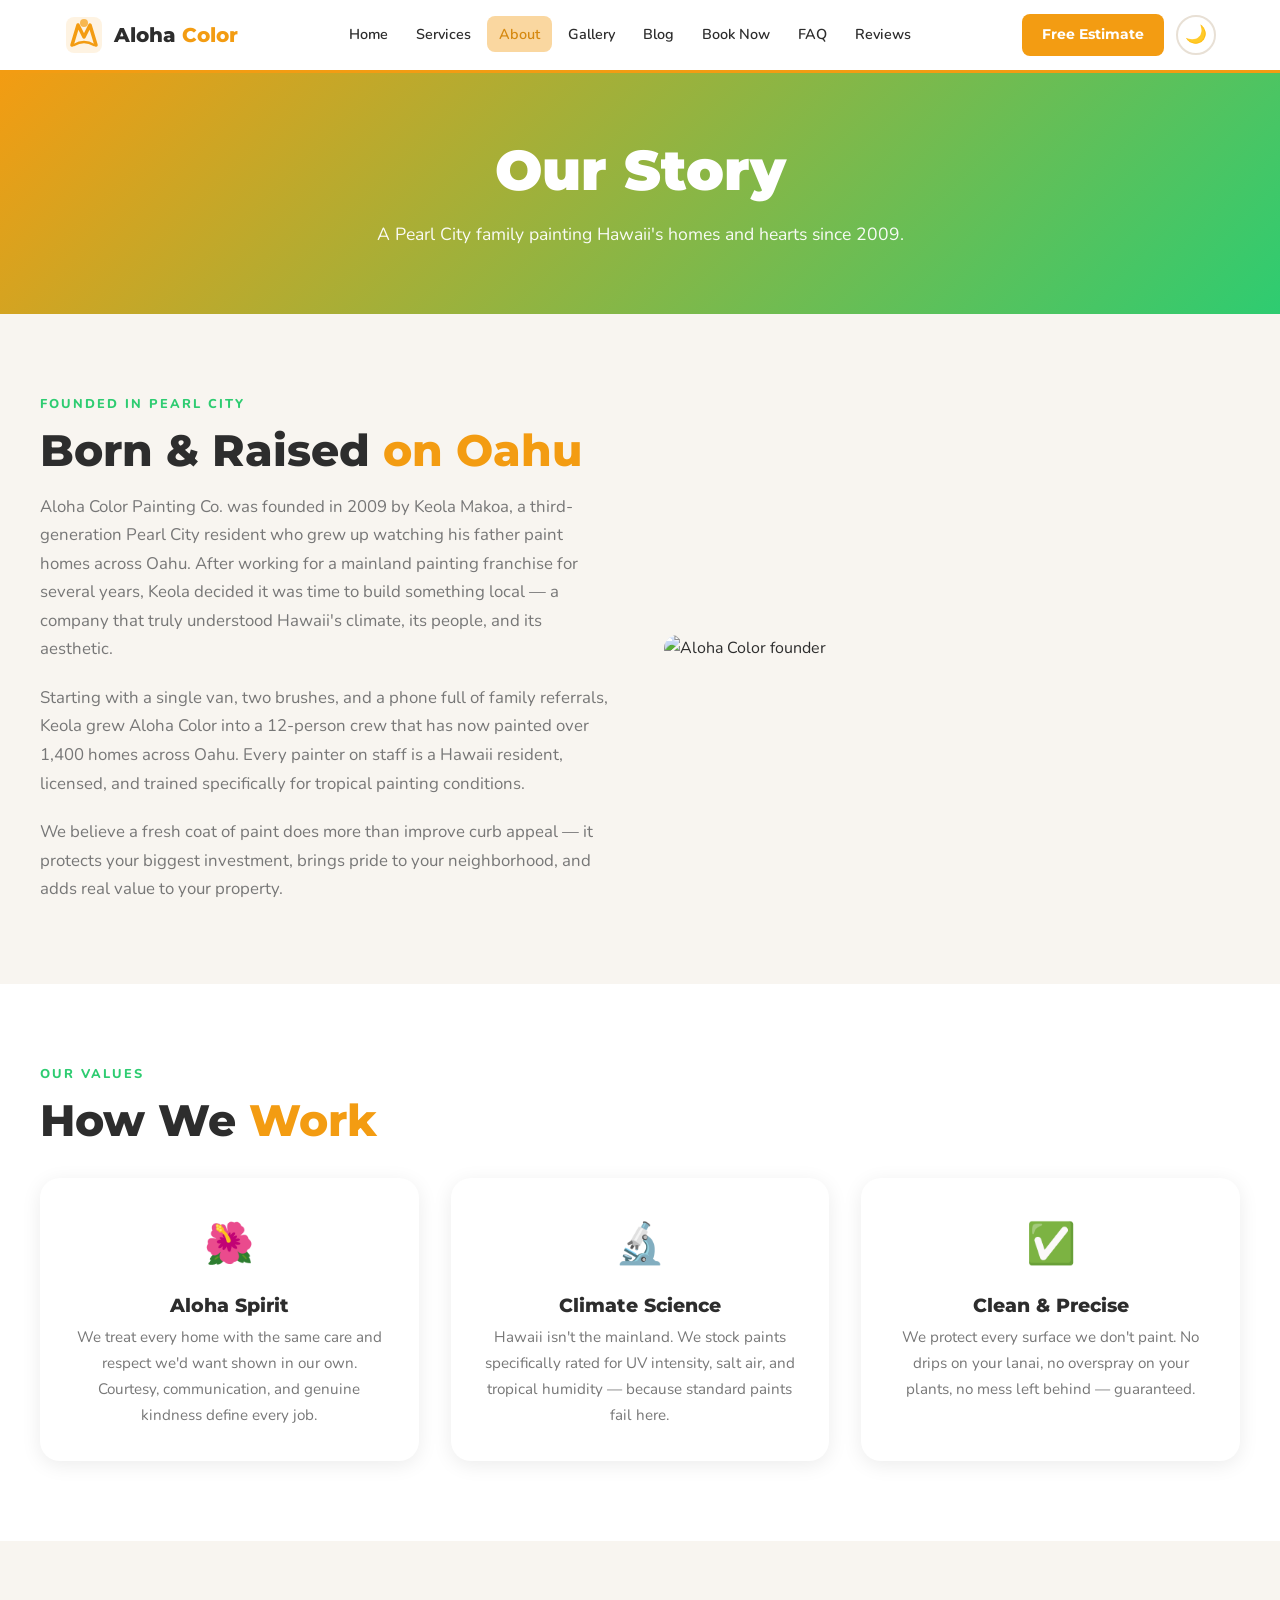
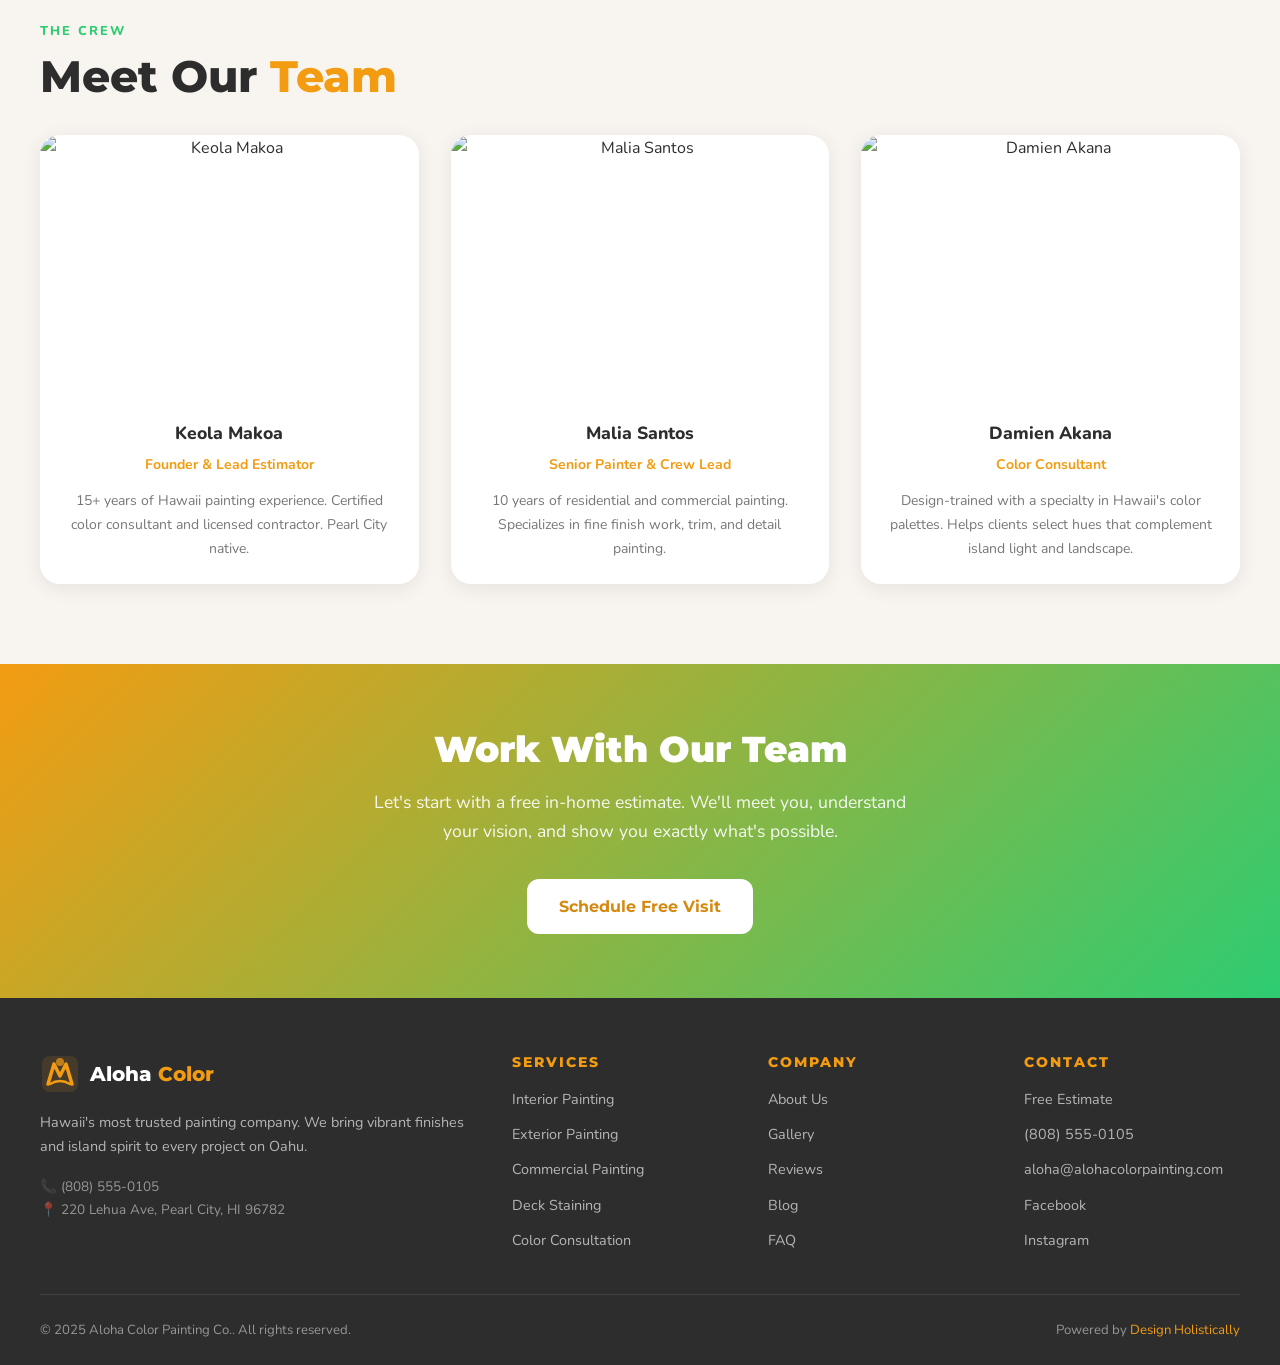
==== about.html @ 20432783 "Initial commit: Aloha Color Painting Co. — Hawaii sample site (Pearl City, Oahu)" ====
<!DOCTYPE html>
<html lang="en" data-theme="light">
<head>
<meta charset="UTF-8">
<meta name="viewport" content="width=device-width, initial-scale=1.0">
<title>About Us | Aloha Color Painting Co.</title>
<meta name="description" content="Learn the story of Aloha Color Painting Co. and our team of island painting experts.">
<meta property="og:title" content="About Us | Aloha Color Painting Co.">
<meta property="og:description" content="Learn the story of Aloha Color Painting Co. and our team of island painting experts.">
<meta property="og:image" content="https://picsum.photos/1200/630?random=401">
<meta property="og:type" content="website">
<link rel="icon" href="data:image/svg+xml,<svg xmlns='http://www.w3.org/2000/svg' viewBox='0 0 100 100'><text y='.9em' font-size='90'>🎨</text></svg>">
<link rel="stylesheet" href="css/style.css">
<script type="application/ld+json">
{
  "@context": "https://schema.org",
  "@type": "LocalBusiness",
  "name": "Aloha Color Painting Co.",
  "description": "Vibrant finishes for island homes",
  "telephone": "(808) 555-0105",
  "address": {
    "@type": "PostalAddress",
    "streetAddress": "220 Lehua Ave",
    "addressLocality": "Pearl City",
    "addressRegion": "HI",
    "postalCode": "96782"
  },
  "url": "https://alohacolorpainting.com",
  "openingHours": "Mo-Fr 07:00-17:00",
  "priceRange": "$$"
}
</script>
</head>
<body>
<header class="header">
  <nav class="nav-container">
    <a href="index.html" class="logo">
      <svg class="logo-svg" viewBox="0 0 40 40" fill="none" xmlns="http://www.w3.org/2000/svg">
  <rect x="2" y="2" width="36" height="36" rx="8" fill="currentColor" opacity="0.12"/>
  <path d="M8 30 L14 10 L20 22 L26 10 L32 30" stroke="currentColor" stroke-width="3.5" stroke-linecap="round" stroke-linejoin="round" fill="none"/>
  <circle cx="20" cy="8" r="4" fill="currentColor" opacity="0.7"/>
  <path d="M10 30 Q20 24 30 30" stroke="currentColor" stroke-width="2.5" stroke-linecap="round" fill="none"/>
</svg>
      <span class="logo-text">Aloha <span>Color</span></span>
    </a>
    <ul class="nav-links"><li><a href="index.html" class="">Home</a></li>
<li><a href="services.html" class="">Services</a></li>
<li><a href="about.html" class="active">About</a></li>
<li><a href="gallery.html" class="">Gallery</a></li>
<li><a href="blog.html" class="">Blog</a></li>
<li><a href="booking.html" class="">Book Now</a></li>
<li><a href="faq.html" class="">FAQ</a></li>
<li><a href="reviews.html" class="">Reviews</a></li></ul>
    <div class="nav-actions">
      <a href="booking.html" class="btn-nav">Free Estimate</a>
      <button class="theme-btn" aria-label="Toggle dark mode">🌙</button>
      <button class="hamburger" aria-label="Menu"><span></span><span></span><span></span></button>
    </div>
  </nav>
  <div class="mobile-menu"><a href="index.html">Home</a>
<a href="services.html">Services</a>
<a href="about.html">About</a>
<a href="gallery.html">Gallery</a>
<a href="blog.html">Blog</a>
<a href="booking.html">Book Now</a>
<a href="faq.html">FAQ</a>
<a href="reviews.html">Reviews</a></div>
</header>
<div class="section" style="background:linear-gradient(135deg,#F39C12,#2ECC71);padding:4rem 1.5rem;text-align:center;color:#fff;">
  <h1 style="font-size:clamp(2rem,5vw,3.5rem);font-weight:900;margin-bottom:1rem;">Our Story</h1>
  <p style="max-width:600px;margin:0 auto;font-size:1.1rem;opacity:0.95;">A Pearl City family painting Hawaii's homes and hearts since 2009.</p>
</div>

<section class="section">
  <div class="container">
    <div class="grid-2" style="align-items:center;gap:3rem;">
      <div class="fade-up">
        <div class="section-label">Founded in Pearl City</div>
        <h2 class="section-title">Born & Raised <span>on Oahu</span></h2>
        <p style="color:var(--text-muted);margin-bottom:1.25rem;font-size:1.05rem;">Aloha Color Painting Co. was founded in 2009 by Keola Makoa, a third-generation Pearl City resident who grew up watching his father paint homes across Oahu. After working for a mainland painting franchise for several years, Keola decided it was time to build something local — a company that truly understood Hawaii's climate, its people, and its aesthetic.</p>
        <p style="color:var(--text-muted);margin-bottom:1.25rem;font-size:1.05rem;">Starting with a single van, two brushes, and a phone full of family referrals, Keola grew Aloha Color into a 12-person crew that has now painted over 1,400 homes across Oahu. Every painter on staff is a Hawaii resident, licensed, and trained specifically for tropical painting conditions.</p>
        <p style="color:var(--text-muted);font-size:1.05rem;">We believe a fresh coat of paint does more than improve curb appeal — it protects your biggest investment, brings pride to your neighborhood, and adds real value to your property.</p>
      </div>
      <div class="fade-up">
        <img src="https://picsum.photos/580/440?random=420" alt="Aloha Color founder" style="border-radius:var(--radius-lg);width:100%;object-fit:cover;">
      </div>
    </div>
  </div>
</section>

<section class="section bg-light">
  <div class="container">
    <div class="section-label">Our Values</div>
    <h2 class="section-title fade-up">How We <span>Work</span></h2>
    <div class="grid-3" style="margin-top:2rem;">
      <div class="card fade-up" style="padding:2rem;text-align:center;">
        <div style="font-size:2.5rem;margin-bottom:1rem;">🌺</div>
        <h3 class="card-title">Aloha Spirit</h3>
        <p class="card-text">We treat every home with the same care and respect we'd want shown in our own. Courtesy, communication, and genuine kindness define every job.</p>
      </div>
      <div class="card fade-up" style="padding:2rem;text-align:center;">
        <div style="font-size:2.5rem;margin-bottom:1rem;">🔬</div>
        <h3 class="card-title">Climate Science</h3>
        <p class="card-text">Hawaii isn't the mainland. We stock paints specifically rated for UV intensity, salt air, and tropical humidity — because standard paints fail here.</p>
      </div>
      <div class="card fade-up" style="padding:2rem;text-align:center;">
        <div style="font-size:2.5rem;margin-bottom:1rem;">✅</div>
        <h3 class="card-title">Clean & Precise</h3>
        <p class="card-text">We protect every surface we don't paint. No drips on your lanai, no overspray on your plants, no mess left behind — guaranteed.</p>
      </div>
    </div>
  </div>
</section>

<section class="section">
  <div class="container">
    <div class="section-label">The Crew</div>
    <h2 class="section-title fade-up">Meet Our <span>Team</span></h2>
    <div class="grid-3" style="margin-top:2rem;">
      <div class="team-card fade-up">
        <img src="https://picsum.photos/400/350?random=421" alt="Keola Makoa" class="team-img">
        <div class="team-body">
          <div class="team-name">Keola Makoa</div>
          <div class="team-role">Founder & Lead Estimator</div>
          <p class="team-bio">15+ years of Hawaii painting experience. Certified color consultant and licensed contractor. Pearl City native.</p>
        </div>
      </div>
      <div class="team-card fade-up">
        <img src="https://picsum.photos/400/350?random=422" alt="Malia Santos" class="team-img">
        <div class="team-body">
          <div class="team-name">Malia Santos</div>
          <div class="team-role">Senior Painter & Crew Lead</div>
          <p class="team-bio">10 years of residential and commercial painting. Specializes in fine finish work, trim, and detail painting.</p>
        </div>
      </div>
      <div class="team-card fade-up">
        <img src="https://picsum.photos/400/350?random=423" alt="Damien Akana" class="team-img">
        <div class="team-body">
          <div class="team-name">Damien Akana</div>
          <div class="team-role">Color Consultant</div>
          <p class="team-bio">Design-trained with a specialty in Hawaii's color palettes. Helps clients select hues that complement island light and landscape.</p>
        </div>
      </div>
    </div>
  </div>
</section>

<div class="cta-band fade-up">
  <h2>Work With Our Team</h2>
  <p>Let's start with a free in-home estimate. We'll meet you, understand your vision, and show you exactly what's possible.</p>
  <a href="booking.html" class="btn btn-white">Schedule Free Visit</a>
</div>

<footer class="footer">
  <div class="footer-grid">
    <div class="footer-brand">
      <a href="index.html" class="logo">
        <svg class="logo-svg" viewBox="0 0 40 40" fill="none" xmlns="http://www.w3.org/2000/svg">
  <rect x="2" y="2" width="36" height="36" rx="8" fill="currentColor" opacity="0.12"/>
  <path d="M8 30 L14 10 L20 22 L26 10 L32 30" stroke="currentColor" stroke-width="3.5" stroke-linecap="round" stroke-linejoin="round" fill="none"/>
  <circle cx="20" cy="8" r="4" fill="currentColor" opacity="0.7"/>
  <path d="M10 30 Q20 24 30 30" stroke="currentColor" stroke-width="2.5" stroke-linecap="round" fill="none"/>
</svg>
        <span class="logo-text">Aloha <span>Color</span></span>
      </a>
      <p class="footer-desc">Hawaii's most trusted painting company. We bring vibrant finishes and island spirit to every project on Oahu.</p>
      <p style="color:rgba(255,255,255,0.5);font-size:0.85rem;">📞 (808) 555-0105<br>📍 220 Lehua Ave, Pearl City, HI 96782</p>
    </div>
    <div>
      <h4>Services</h4>
      <ul>
        <li><a href="services.html">Interior Painting</a></li>
        <li><a href="services.html">Exterior Painting</a></li>
        <li><a href="services.html">Commercial Painting</a></li>
        <li><a href="services.html">Deck Staining</a></li>
        <li><a href="services.html">Color Consultation</a></li>
      </ul>
    </div>
    <div>
      <h4>Company</h4>
      <ul>
        <li><a href="about.html">About Us</a></li>
        <li><a href="gallery.html">Gallery</a></li>
        <li><a href="reviews.html">Reviews</a></li>
        <li><a href="blog.html">Blog</a></li>
        <li><a href="faq.html">FAQ</a></li>
      </ul>
    </div>
    <div>
      <h4>Contact</h4>
      <ul>
        <li><a href="booking.html">Free Estimate</a></li>
        <li><a href="tel:8085550105">(808) 555-0105</a></li>
        <li><a href="mailto:aloha@alohacolorpainting.com">aloha@alohacolorpainting.com</a></li>
        <li><a href="#">Facebook</a></li>
        <li><a href="#">Instagram</a></li>
      </ul>
    </div>
  </div>
  <div class="footer-bottom">
    <span>© 2025 Aloha Color Painting Co.. All rights reserved.</span>
    <span>Powered by <a href="https://designholistically.com" target="_blank">Design Holistically</a></span>
  </div>
</footer>
<button class="back-to-top" aria-label="Back to top">↑</button>
<script src="js/main.js"></script>
---- css/style.css ----
@import url('https://fonts.googleapis.com/css2?family=Nunito:ital,wght@0,400;0,600;0,700;0,800;0,900;1,400&family=Montserrat:wght@400;500;600;700;800&display=swap');

:root {
  --primary: #F39C12;
  --primary-dark: #D68910;
  --primary-light: #FAD7A0;
  --accent: #2ECC71;
  --accent-dark: #27AE60;
  --dark: #1A1A1A;
  --dark2: #2D2D2D;
  --mid: #555;
  --light: #F8F5F0;
  --white: #FFFFFF;
  --card-bg: #FFFFFF;
  --card-shadow: 0 4px 20px rgba(0,0,0,0.08);
  --border: #E8E0D5;
  --text: #2D2D2D;
  --text-muted: #777;
  --radius: 12px;
  --radius-lg: 20px;
  --transition: 0.3s ease;
}

[data-theme="dark"] {
  --dark: #F8F5F0;
  --dark2: #EDE8E0;
  --mid: #AAA;
  --light: #1A1A1A;
  --white: #2D2D2D;
  --card-bg: #2D2D2D;
  --card-shadow: 0 4px 20px rgba(0,0,0,0.3);
  --border: #3D3D3D;
  --text: #F0EBE3;
  --text-muted: #AAA;
}

*, *::before, *::after { box-sizing: border-box; margin: 0; padding: 0; }

html { scroll-behavior: smooth; }

body {
  font-family: 'Nunito', sans-serif;
  background: var(--light);
  color: var(--text);
  line-height: 1.7;
  transition: background var(--transition), color var(--transition);
}

h1,h2,h3,h4,h5 { font-family: 'Montserrat', sans-serif; line-height: 1.2; }

a { color: var(--primary); text-decoration: none; transition: color var(--transition); }
a:hover { color: var(--primary-dark); }

img { max-width: 100%; display: block; }

/* ── HEADER ── */
.header {
  position: sticky; top: 0; z-index: 1000;
  background: var(--white);
  border-bottom: 3px solid var(--primary);
  transition: background var(--transition), box-shadow var(--transition), backdrop-filter var(--transition);
}
.header.scrolled {
  background: rgba(255,255,255,0.88);
  backdrop-filter: blur(14px);
  box-shadow: 0 2px 20px rgba(243,156,18,0.15);
}
[data-theme="dark"] .header.scrolled { background: rgba(45,45,45,0.88); }

.nav-container {
  max-width: 1200px; margin: 0 auto;
  padding: 0 1.5rem;
  display: flex; align-items: center; justify-content: space-between;
  height: 70px;
}

.logo { display: flex; align-items: center; gap: 10px; font-family: 'Montserrat', sans-serif; }
.logo-svg { width: 40px; height: 40px; }
.logo-text { font-size: 1.25rem; font-weight: 800; color: var(--text); }
.logo-text span { color: var(--primary); }

.nav-links { display: flex; align-items: center; gap: 0.25rem; list-style: none; }
.nav-links a {
  color: var(--text); font-weight: 600; font-size: 0.9rem;
  padding: 0.5rem 0.75rem; border-radius: 8px;
  transition: background var(--transition), color var(--transition);
}
.nav-links a:hover, .nav-links a.active { background: var(--primary-light); color: var(--primary-dark); }

.nav-actions { display: flex; align-items: center; gap: 0.75rem; }

.btn-nav {
  background: var(--primary); color: #fff; border: none;
  padding: 0.55rem 1.25rem; border-radius: 8px;
  font-family: 'Montserrat', sans-serif; font-weight: 700; font-size: 0.875rem;
  cursor: pointer; transition: background var(--transition), transform var(--transition);
}
.btn-nav:hover { background: var(--primary-dark); transform: translateY(-1px); }

.theme-btn {
  background: none; border: 2px solid var(--border);
  width: 40px; height: 40px; border-radius: 50%;
  display: flex; align-items: center; justify-content: center;
  cursor: pointer; font-size: 1.1rem;
  transition: border-color var(--transition), transform var(--transition);
}
.theme-btn:hover { border-color: var(--primary); transform: rotate(20deg); }

.hamburger {
  display: none; flex-direction: column; gap: 5px;
  background: none; border: none; cursor: pointer; padding: 4px;
}
.hamburger span { width: 24px; height: 2px; background: var(--text); border-radius: 2px; transition: var(--transition); display: block; }
.hamburger.open span:nth-child(1) { transform: rotate(45deg) translate(5px,5px); }
.hamburger.open span:nth-child(2) { opacity: 0; }
.hamburger.open span:nth-child(3) { transform: rotate(-45deg) translate(5px,-5px); }

.mobile-menu {
  display: none; position: absolute; top: 70px; left: 0; right: 0;
  background: var(--white); border-top: 2px solid var(--primary);
  padding: 1rem; box-shadow: 0 8px 30px rgba(0,0,0,0.1);
}
.mobile-menu.open { display: block; }
.mobile-menu a {
  display: block; padding: 0.75rem 1rem; color: var(--text);
  font-weight: 600; border-radius: 8px;
  transition: background var(--transition);
}
.mobile-menu a:hover { background: var(--primary-light); color: var(--primary-dark); }

/* ── BUTTONS ── */
.btn {
  display: inline-block; padding: 0.85rem 2rem;
  border-radius: var(--radius); font-family: 'Montserrat', sans-serif;
  font-weight: 700; font-size: 1rem; cursor: pointer;
  transition: transform var(--transition), box-shadow var(--transition), background var(--transition);
  border: none; text-align: center;
}
.btn:hover { transform: translateY(-2px); box-shadow: 0 8px 25px rgba(0,0,0,0.15); }
.btn-primary { background: var(--primary); color: #fff; }
.btn-primary:hover { background: var(--primary-dark); color: #fff; }
.btn-accent { background: var(--accent); color: #fff; }
.btn-accent:hover { background: var(--accent-dark); color: #fff; }
.btn-outline {
  background: transparent; border: 2px solid var(--primary);
  color: var(--primary);
}
.btn-outline:hover { background: var(--primary); color: #fff; }
.btn-white { background: #fff; color: var(--primary-dark); }
.btn-white:hover { background: var(--primary-light); color: var(--primary-dark); }

/* ── HERO ── */
.hero {
  min-height: 90vh; position: relative;
  display: flex; align-items: center;
  overflow: hidden;
}
.hero-bg {
  position: absolute; inset: 0;
  background: linear-gradient(135deg, #F39C12 0%, #E67E22 50%, #2ECC71 100%);
}
.hero-bg img {
  width: 100%; height: 100%; object-fit: cover;
  opacity: 0.25; mix-blend-mode: multiply;
}
.hero-content {
  position: relative; z-index: 1; max-width: 1200px;
  margin: 0 auto; padding: 4rem 1.5rem;
  color: #fff;
}
.hero-badge {
  display: inline-block; background: rgba(255,255,255,0.25);
  border: 1px solid rgba(255,255,255,0.5);
  color: #fff; padding: 0.4rem 1rem; border-radius: 50px;
  font-size: 0.875rem; font-weight: 700; margin-bottom: 1.5rem;
  letter-spacing: 1px; text-transform: uppercase;
}
.hero h1 {
  font-size: clamp(2.5rem, 6vw, 4.5rem);
  font-weight: 900; margin-bottom: 1rem; text-shadow: 0 2px 10px rgba(0,0,0,0.2);
}
.hero p {
  font-size: clamp(1.1rem, 2.5vw, 1.35rem);
  max-width: 580px; margin-bottom: 2rem; opacity: 0.95;
}
.hero-actions { display: flex; gap: 1rem; flex-wrap: wrap; }

.hero-stats {
  display: flex; gap: 2rem; margin-top: 3rem; flex-wrap: wrap;
}
.stat-pill {
  background: rgba(255,255,255,0.2);
  border: 1px solid rgba(255,255,255,0.4);
  border-radius: 50px; padding: 0.6rem 1.25rem;
  font-weight: 700; font-size: 0.925rem; color: #fff;
}
.stat-pill span { font-size: 1.2rem; margin-right: 0.4rem; }

/* ── SECTIONS ── */
.section { padding: 5rem 1.5rem; }
.section-sm { padding: 3rem 1.5rem; }
.container { max-width: 1200px; margin: 0 auto; }

.section-label {
  font-size: 0.8rem; font-weight: 800; letter-spacing: 2px;
  text-transform: uppercase; color: var(--accent);
  margin-bottom: 0.5rem;
}
.section-title {
  font-size: clamp(1.75rem, 4vw, 2.75rem);
  font-weight: 800; color: var(--text); margin-bottom: 1rem;
}
.section-title span { color: var(--primary); }
.section-sub {
  font-size: 1.1rem; color: var(--text-muted);
  max-width: 600px; margin-bottom: 3rem;
}

.bg-light { background: var(--white); }
.bg-primary { background: var(--primary); }
.bg-accent-light { background: var(--primary-light); }

/* ── GRID ── */
.grid-2 { display: grid; grid-template-columns: repeat(2,1fr); gap: 2rem; }
.grid-3 { display: grid; grid-template-columns: repeat(3,1fr); gap: 2rem; }
.grid-4 { display: grid; grid-template-columns: repeat(4,1fr); gap: 1.5rem; }

/* ── CARDS ── */
.card {
  background: var(--card-bg); border-radius: var(--radius-lg);
  box-shadow: var(--card-shadow); overflow: hidden;
  transition: transform var(--transition), box-shadow var(--transition);
}
.card:hover { transform: translateY(-5px); box-shadow: 0 12px 40px rgba(243,156,18,0.15); }
.card-img { width: 100%; height: 220px; object-fit: cover; }
.card-body { padding: 1.5rem; }
.card-title { font-size: 1.2rem; font-weight: 800; margin-bottom: 0.5rem; color: var(--text); }
.card-text { color: var(--text-muted); font-size: 0.95rem; line-height: 1.7; }

/* ── SERVICE CARDS ── */
.service-card {
  background: var(--card-bg); border-radius: var(--radius-lg);
  box-shadow: var(--card-shadow); padding: 2rem;
  border-top: 4px solid var(--primary);
  transition: transform var(--transition), box-shadow var(--transition);
}
.service-card:hover { transform: translateY(-5px); box-shadow: 0 12px 40px rgba(243,156,18,0.2); }
.service-icon {
  width: 60px; height: 60px; border-radius: var(--radius);
  background: linear-gradient(135deg, var(--primary-light), var(--primary));
  display: flex; align-items: center; justify-content: center;
  font-size: 1.75rem; margin-bottom: 1.25rem;
}
.service-price {
  font-size: 1.5rem; font-weight: 800; color: var(--primary);
  margin: 0.75rem 0;
}
.service-features { list-style: none; }
.service-features li {
  padding: 0.35rem 0; font-size: 0.9rem; color: var(--text-muted);
  display: flex; align-items: center; gap: 0.5rem;
}
.service-features li::before { content: '✓'; color: var(--accent); font-weight: 800; }

/* ── TESTIMONIALS ── */
.testimonial-card {
  background: var(--card-bg); border-radius: var(--radius-lg);
  padding: 2rem; box-shadow: var(--card-shadow);
  border-left: 4px solid var(--primary);
  position: relative;
}
.testimonial-card::before {
  content: '"'; font-size: 5rem; color: var(--primary);
  opacity: 0.15; position: absolute; top: -10px; left: 15px;
  font-family: Georgia, serif; line-height: 1;
}
.stars { color: var(--primary); font-size: 1.1rem; margin-bottom: 0.75rem; }
.testimonial-text { font-style: italic; color: var(--text-muted); margin-bottom: 1.25rem; }
.testimonial-author { display: flex; align-items: center; gap: 0.75rem; }
.author-avatar { width: 48px; height: 48px; border-radius: 50%; object-fit: cover; }
.author-name { font-weight: 800; font-size: 0.95rem; color: var(--text); }
.author-loc { font-size: 0.8rem; color: var(--text-muted); }

/* ── ABOUT STRIP ── */
.about-strip {
  background: linear-gradient(135deg, var(--primary) 0%, var(--accent) 100%);
  padding: 4rem 1.5rem; text-align: center; color: #fff;
}
.about-strip h2 { font-size: 2rem; font-weight: 800; margin-bottom: 1rem; }
.about-strip p { max-width: 700px; margin: 0 auto 2rem; opacity: 0.95; font-size: 1.1rem; }

/* ── GALLERY ── */
.gallery-grid {
  display: grid;
  grid-template-columns: repeat(3,1fr);
  gap: 1rem;
}
.gallery-item {
  border-radius: var(--radius); overflow: hidden;
  aspect-ratio: 4/3; position: relative; cursor: pointer;
}
.gallery-item img { width: 100%; height: 100%; object-fit: cover; transition: transform 0.4s ease; }
.gallery-item:hover img { transform: scale(1.07); }
.gallery-overlay {
  position: absolute; inset: 0; background: linear-gradient(to top, rgba(243,156,18,0.85), transparent);
  opacity: 0; transition: opacity var(--transition);
  display: flex; align-items: flex-end; padding: 1rem;
}
.gallery-item:hover .gallery-overlay { opacity: 1; }
.gallery-overlay span { color: #fff; font-weight: 700; font-size: 0.9rem; }

/* ── BLOG ── */
.blog-card {
  background: var(--card-bg); border-radius: var(--radius-lg);
  box-shadow: var(--card-shadow); overflow: hidden;
  transition: transform var(--transition), box-shadow var(--transition);
}
.blog-card:hover { transform: translateY(-5px); box-shadow: 0 12px 40px rgba(243,156,18,0.15); }
.blog-card-img { width: 100%; height: 200px; object-fit: cover; }
.blog-card-body { padding: 1.5rem; }
.blog-tag {
  display: inline-block; background: var(--primary-light);
  color: var(--primary-dark); padding: 0.25rem 0.75rem;
  border-radius: 50px; font-size: 0.75rem; font-weight: 800;
  margin-bottom: 0.75rem; text-transform: uppercase;
}
.blog-card-title { font-size: 1.1rem; font-weight: 800; margin-bottom: 0.5rem; color: var(--text); }
.blog-card-meta { font-size: 0.8rem; color: var(--text-muted); }
.blog-card-excerpt { font-size: 0.925rem; color: var(--text-muted); margin: 0.75rem 0; }
.read-more { color: var(--primary); font-weight: 700; font-size: 0.9rem; }
.read-more:hover { color: var(--accent); }

/* ── BLOG POST ── */
.post-header {
  background: linear-gradient(135deg, var(--primary) 0%, var(--accent) 100%);
  padding: 5rem 1.5rem 3rem; color: #fff; text-align: center;
}
.post-header h1 { font-size: clamp(1.75rem, 4vw, 3rem); font-weight: 900; margin-bottom: 1rem; }
.post-meta { font-size: 0.9rem; opacity: 0.85; }
.post-body { max-width: 800px; margin: 3rem auto; padding: 0 1.5rem; }
.post-body h2 { font-size: 1.6rem; font-weight: 800; margin: 2rem 0 1rem; color: var(--text); }
.post-body h3 { font-size: 1.25rem; font-weight: 700; margin: 1.5rem 0 0.75rem; color: var(--primary); }
.post-body p { margin-bottom: 1.25rem; color: var(--text-muted); line-height: 1.85; }
.post-body ul { padding-left: 1.5rem; margin-bottom: 1.25rem; }
.post-body li { margin-bottom: 0.5rem; color: var(--text-muted); }
.post-img { width: 100%; border-radius: var(--radius-lg); margin: 2rem 0; height: 380px; object-fit: cover; }
.post-back { margin: 2rem 0; }
.post-back a { color: var(--primary); font-weight: 700; }

/* ── BOOKING FORM ── */
.booking-section { background: var(--light); min-height: 100vh; }
.booking-header {
  background: linear-gradient(135deg, var(--primary) 0%, var(--accent) 100%);
  padding: 4rem 1.5rem; text-align: center; color: #fff;
}
.booking-header h1 { font-size: 2.5rem; font-weight: 900; margin-bottom: 0.5rem; }
.booking-header p { opacity: 0.9; font-size: 1.1rem; }

.progress-bar {
  display: flex; justify-content: center; gap: 0; margin: 2.5rem auto;
  max-width: 600px;
}
.step-indicator {
  display: flex; align-items: center; flex: 1;
}
.step-num {
  width: 40px; height: 40px; border-radius: 50%;
  background: var(--border); color: var(--text-muted);
  display: flex; align-items: center; justify-content: center;
  font-weight: 800; font-size: 0.9rem; position: relative; z-index: 1;
  transition: background var(--transition), color var(--transition);
  flex-shrink: 0;
}
.step-indicator.active .step-num { background: var(--primary); color: #fff; }
.step-indicator.done .step-num { background: var(--accent); color: #fff; }
.step-line { flex: 1; height: 3px; background: var(--border); margin: 0 0.25rem; }
.step-indicator.done .step-line { background: var(--accent); }

.booking-form-wrap {
  max-width: 700px; margin: 0 auto; padding: 2rem 1.5rem 4rem;
}
.form-step { display: none; }
.form-step.active { display: block; }
.step-title {
  font-size: 1.5rem; font-weight: 800; margin-bottom: 0.5rem; color: var(--text);
  text-align: center;
}
.step-sub { text-align: center; color: var(--text-muted); margin-bottom: 2rem; }

.service-option {
  border: 2px solid var(--border); border-radius: var(--radius);
  padding: 1.25rem; margin-bottom: 0.75rem; cursor: pointer;
  display: flex; align-items: center; gap: 1rem;
  transition: border-color var(--transition), background var(--transition);
}
.service-option:hover, .service-option.selected {
  border-color: var(--primary); background: var(--primary-light);
}
.service-option-icon { font-size: 2rem; }
.service-option-info h4 { font-weight: 800; color: var(--text); margin-bottom: 0.25rem; }
.service-option-info p { font-size: 0.85rem; color: var(--text-muted); }
.service-option-price { margin-left: auto; font-weight: 800; color: var(--primary); font-size: 1.1rem; }

.form-group { margin-bottom: 1.25rem; }
.form-group label { display: block; font-weight: 700; margin-bottom: 0.4rem; font-size: 0.9rem; color: var(--text); }
.form-group input, .form-group select, .form-group textarea {
  width: 100%; padding: 0.75rem 1rem;
  border: 2px solid var(--border); border-radius: var(--radius);
  font-family: 'Nunito', sans-serif; font-size: 1rem;
  background: var(--card-bg); color: var(--text);
  transition: border-color var(--transition);
}
.form-group input:focus, .form-group select:focus, .form-group textarea:focus {
  outline: none; border-color: var(--primary);
}
.form-group textarea { min-height: 120px; resize: vertical; }
.form-row { display: grid; grid-template-columns: 1fr 1fr; gap: 1rem; }

.step-actions { display: flex; justify-content: space-between; margin-top: 2rem; gap: 1rem; }
.btn-step-back {
  background: none; border: 2px solid var(--border); color: var(--text);
  padding: 0.75rem 1.5rem; border-radius: var(--radius);
  font-family: 'Montserrat', sans-serif; font-weight: 700; cursor: pointer;
  transition: border-color var(--transition);
}
.btn-step-back:hover { border-color: var(--primary); }
.btn-step-next {
  background: var(--primary); color: #fff; border: none;
  padding: 0.75rem 2rem; border-radius: var(--radius);
  font-family: 'Montserrat', sans-serif; font-weight: 700; font-size: 1rem;
  cursor: pointer; transition: background var(--transition);
}
.btn-step-next:hover { background: var(--primary-dark); }

.confirmation-box { text-align: center; padding: 2rem; }
.confirm-icon { font-size: 4rem; margin-bottom: 1rem; }
.confirm-title { font-size: 1.75rem; font-weight: 900; color: var(--accent); margin-bottom: 0.75rem; }
.confirm-text { color: var(--text-muted); max-width: 450px; margin: 0 auto; }

/* ── ADMIN ── */
.admin-lock {
  min-height: 100vh; display: flex; align-items: center; justify-content: center;
  background: linear-gradient(135deg, var(--primary) 0%, var(--accent) 100%);
}
.lock-card {
  background: var(--card-bg); border-radius: var(--radius-lg);
  padding: 2.5rem; max-width: 400px; width: 100%; box-shadow: 0 20px 60px rgba(0,0,0,0.2);
  text-align: center;
}
.lock-icon { font-size: 3rem; margin-bottom: 1rem; }
.lock-card h2 { font-size: 1.5rem; font-weight: 800; margin-bottom: 0.5rem; color: var(--text); }
.lock-card p { color: var(--text-muted); margin-bottom: 1.5rem; }
.lock-input {
  width: 100%; padding: 0.75rem 1rem; border: 2px solid var(--border);
  border-radius: var(--radius); font-size: 1rem; margin-bottom: 1rem;
  background: var(--card-bg); color: var(--text); text-align: center;
  letter-spacing: 4px;
}
.lock-input:focus { outline: none; border-color: var(--primary); }
.lock-btn {
  width: 100%; background: var(--primary); color: #fff; border: none;
  padding: 0.85rem; border-radius: var(--radius);
  font-family: 'Montserrat', sans-serif; font-weight: 700; font-size: 1rem;
  cursor: pointer; transition: background var(--transition);
}
.lock-btn:hover { background: var(--primary-dark); }
.lock-error { color: #e74c3c; font-size: 0.875rem; margin-top: 0.5rem; display: none; }

.admin-panel { display: none; }
.admin-header {
  background: linear-gradient(135deg, var(--primary) 0%, var(--accent) 100%);
  padding: 1.5rem 2rem; color: #fff;
  display: flex; align-items: center; justify-content: space-between;
}
.admin-header h1 { font-size: 1.5rem; font-weight: 800; }
.admin-body { max-width: 1200px; margin: 0 auto; padding: 2rem 1.5rem; }

.stats-grid { display: grid; grid-template-columns: repeat(4,1fr); gap: 1.25rem; margin-bottom: 2.5rem; }
.stat-card {
  background: var(--card-bg); border-radius: var(--radius);
  padding: 1.5rem; box-shadow: var(--card-shadow);
  border-top: 4px solid var(--primary); text-align: center;
}
.stat-card:nth-child(2) { border-top-color: var(--accent); }
.stat-card:nth-child(3) { border-top-color: #9B59B6; }
.stat-card:nth-child(4) { border-top-color: #3498DB; }
.stat-num { font-size: 2rem; font-weight: 900; color: var(--text); }
.stat-label { font-size: 0.85rem; color: var(--text-muted); margin-top: 0.25rem; }

.admin-section-title { font-size: 1.1rem; font-weight: 800; margin-bottom: 1rem; color: var(--text); }
.admin-table-wrap { background: var(--card-bg); border-radius: var(--radius); box-shadow: var(--card-shadow); overflow: hidden; margin-bottom: 2rem; }
.admin-table { width: 100%; border-collapse: collapse; }
.admin-table th {
  background: var(--primary); color: #fff; padding: 0.875rem 1rem;
  text-align: left; font-size: 0.8rem; text-transform: uppercase; letter-spacing: 1px;
}
.admin-table td { padding: 0.875rem 1rem; border-bottom: 1px solid var(--border); font-size: 0.9rem; color: var(--text); }
.admin-table tr:last-child td { border-bottom: none; }
.status-badge {
  display: inline-block; padding: 0.25rem 0.75rem; border-radius: 50px;
  font-size: 0.75rem; font-weight: 700;
}
.status-pending { background: #FEF9E7; color: #D68910; }
.status-confirmed { background: #EAFAF1; color: #1E8449; }
.status-new { background: #EBF5FB; color: #1A5276; }

/* ── FAQ ── */
.faq-item {
  background: var(--card-bg); border-radius: var(--radius);
  box-shadow: var(--card-shadow); margin-bottom: 0.75rem; overflow: hidden;
}
.faq-q {
  padding: 1.25rem 1.5rem; font-weight: 700; cursor: pointer;
  display: flex; justify-content: space-between; align-items: center;
  color: var(--text); transition: background var(--transition);
}
.faq-q:hover { background: var(--primary-light); }
.faq-icon { font-size: 1.2rem; color: var(--primary); transition: transform var(--transition); }
.faq-a { padding: 0 1.5rem; max-height: 0; overflow: hidden; transition: max-height 0.4s ease, padding 0.3s ease; color: var(--text-muted); }
.faq-item.open .faq-icon { transform: rotate(45deg); }
.faq-item.open .faq-a { max-height: 300px; padding: 1rem 1.5rem; border-top: 1px solid var(--border); }

/* ── REVIEWS ── */
.reviews-hero {
  background: linear-gradient(135deg, var(--primary) 0%, var(--accent) 100%);
  padding: 4rem 1.5rem; text-align: center; color: #fff;
}
.overall-rating { font-size: 4rem; font-weight: 900; line-height: 1; }
.overall-stars { font-size: 2rem; color: #fff; margin: 0.5rem 0; }
.overall-count { font-size: 1rem; opacity: 0.9; }

.review-card {
  background: var(--card-bg); border-radius: var(--radius-lg);
  padding: 1.75rem; box-shadow: var(--card-shadow);
  border-top: 3px solid var(--primary);
}
.review-header { display: flex; align-items: center; gap: 0.75rem; margin-bottom: 1rem; }
.reviewer-avatar { width: 50px; height: 50px; border-radius: 50%; object-fit: cover; }
.reviewer-name { font-weight: 800; color: var(--text); font-size: 1rem; }
.review-date { font-size: 0.8rem; color: var(--text-muted); }
.review-stars { color: var(--primary); font-size: 1rem; margin-bottom: 0.75rem; }
.review-text { color: var(--text-muted); font-size: 0.95rem; line-height: 1.7; font-style: italic; }
.google-badge {
  display: flex; align-items: center; gap: 0.5rem; margin-top: 1rem;
  font-size: 0.8rem; color: var(--text-muted);
}
.google-badge svg { width: 18px; height: 18px; }

/* ── FOOTER ── */
.footer {
  background: var(--dark2); color: #fff; padding: 3.5rem 1.5rem 1.5rem;
}
[data-theme="dark"] .footer { background: #111; }
.footer-grid {
  max-width: 1200px; margin: 0 auto;
  display: grid; grid-template-columns: 2fr 1fr 1fr 1fr; gap: 2.5rem;
}
.footer-brand .logo-text { color: #fff; }
.footer-brand .logo-text span { color: var(--primary); }
.footer-desc { font-size: 0.9rem; color: rgba(255,255,255,0.65); margin: 1rem 0; line-height: 1.7; }
.footer h4 { font-size: 0.85rem; text-transform: uppercase; letter-spacing: 2px; color: var(--primary); margin-bottom: 1rem; font-weight: 800; }
.footer ul { list-style: none; }
.footer ul li { margin-bottom: 0.5rem; }
.footer ul a { color: rgba(255,255,255,0.65); font-size: 0.9rem; transition: color var(--transition); }
.footer ul a:hover { color: var(--primary); }
.footer-bottom {
  max-width: 1200px; margin: 2rem auto 0;
  padding-top: 1.5rem; border-top: 1px solid rgba(255,255,255,0.1);
  display: flex; justify-content: space-between; align-items: center;
  flex-wrap: wrap; gap: 0.5rem; font-size: 0.825rem; color: rgba(255,255,255,0.5);
}
.footer-bottom a { color: var(--primary); }

/* ── BACK TO TOP ── */
.back-to-top {
  position: fixed; bottom: 2rem; right: 2rem;
  width: 48px; height: 48px; border-radius: 50%;
  background: var(--primary); color: #fff; border: none; cursor: pointer;
  display: flex; align-items: center; justify-content: center;
  font-size: 1.2rem; box-shadow: 0 4px 15px rgba(243,156,18,0.4);
  opacity: 0; transform: translateY(20px);
  transition: opacity var(--transition), transform var(--transition);
  z-index: 500;
}
.back-to-top.visible { opacity: 1; transform: translateY(0); }
.back-to-top:hover { background: var(--primary-dark); }

/* ── FADE ANIMATIONS ── */
.fade-up {
  opacity: 0; transform: translateY(30px);
  transition: opacity 0.7s ease, transform 0.7s ease;
}
.fade-up.visible { opacity: 1; transform: translateY(0); }

/* ── BEFORE/AFTER GRID ── */
.ba-grid {
  display: grid; grid-template-columns: 1fr 1fr; gap: 1rem;
}
.ba-item { border-radius: var(--radius); overflow: hidden; position: relative; }
.ba-label {
  position: absolute; top: 0.75rem; left: 0.75rem;
  background: var(--primary); color: #fff;
  font-size: 0.75rem; font-weight: 800; padding: 0.25rem 0.6rem;
  border-radius: 50px; text-transform: uppercase;
}
.ba-label.after { background: var(--accent); }

/* ── CTA BAND ── */
.cta-band {
  background: linear-gradient(135deg, var(--primary) 0%, var(--accent) 100%);
  padding: 4rem 1.5rem; text-align: center; color: #fff;
}
.cta-band h2 { font-size: 2.25rem; font-weight: 900; margin-bottom: 1rem; }
.cta-band p { max-width: 550px; margin: 0 auto 2rem; opacity: 0.92; font-size: 1.1rem; }

/* ── CONTACT INFO BAND ── */
.contact-band { background: var(--primary); color: #fff; padding: 1rem 1.5rem; }
.contact-band-inner {
  max-width: 1200px; margin: 0 auto;
  display: flex; align-items: center; justify-content: center; gap: 2rem; flex-wrap: wrap;
}
.contact-pill { display: flex; align-items: center; gap: 0.5rem; font-weight: 600; font-size: 0.9rem; }

/* ── TEAM CARDS ── */
.team-card {
  background: var(--card-bg); border-radius: var(--radius-lg);
  box-shadow: var(--card-shadow); overflow: hidden; text-align: center;
  transition: transform var(--transition);
}
.team-card:hover { transform: translateY(-5px); }
.team-img { width: 100%; height: 260px; object-fit: cover; }
.team-body { padding: 1.5rem; }
.team-name { font-size: 1.1rem; font-weight: 800; color: var(--text); margin-bottom: 0.25rem; }
.team-role { font-size: 0.875rem; color: var(--primary); font-weight: 700; margin-bottom: 0.75rem; }
.team-bio { font-size: 0.875rem; color: var(--text-muted); }

/* ── COLOR SWATCHES ── */
.color-section {
  background: var(--card-bg); border-radius: var(--radius-lg);
  padding: 2rem; box-shadow: var(--card-shadow); margin-bottom: 1.5rem;
}
.color-swatches { display: flex; gap: 1rem; flex-wrap: wrap; margin-top: 1rem; }
.swatch { width: 80px; text-align: center; }
.swatch-circle { width: 70px; height: 70px; border-radius: 50%; margin: 0 auto 0.5rem; border: 3px solid var(--border); }
.swatch-name { font-size: 0.75rem; font-weight: 700; color: var(--text-muted); }

/* ── RESPONSIVE ── */
@media (max-width: 1024px) {
  .grid-4 { grid-template-columns: repeat(2,1fr); }
  .footer-grid { grid-template-columns: 1fr 1fr; gap: 2rem; }
  .stats-grid { grid-template-columns: repeat(2,1fr); }
}
@media (max-width: 768px) {
  .nav-links, .nav-actions .btn-nav { display: none; }
  .hamburger { display: flex; }
  .hero { min-height: 75vh; }
  .grid-2, .grid-3 { grid-template-columns: 1fr; }
  .gallery-grid { grid-template-columns: repeat(2,1fr); }
  .ba-grid { grid-template-columns: 1fr; }
  .footer-grid { grid-template-columns: 1fr; }
  .form-row { grid-template-columns: 1fr; }
  .stats-grid { grid-template-columns: repeat(2,1fr); }
}
@media (max-width: 480px) {
  .section { padding: 3rem 1rem; }
  .gallery-grid { grid-template-columns: 1fr; }
  .hero-stats { gap: 0.75rem; }
  .stats-grid { grid-template-columns: 1fr 1fr; }
}
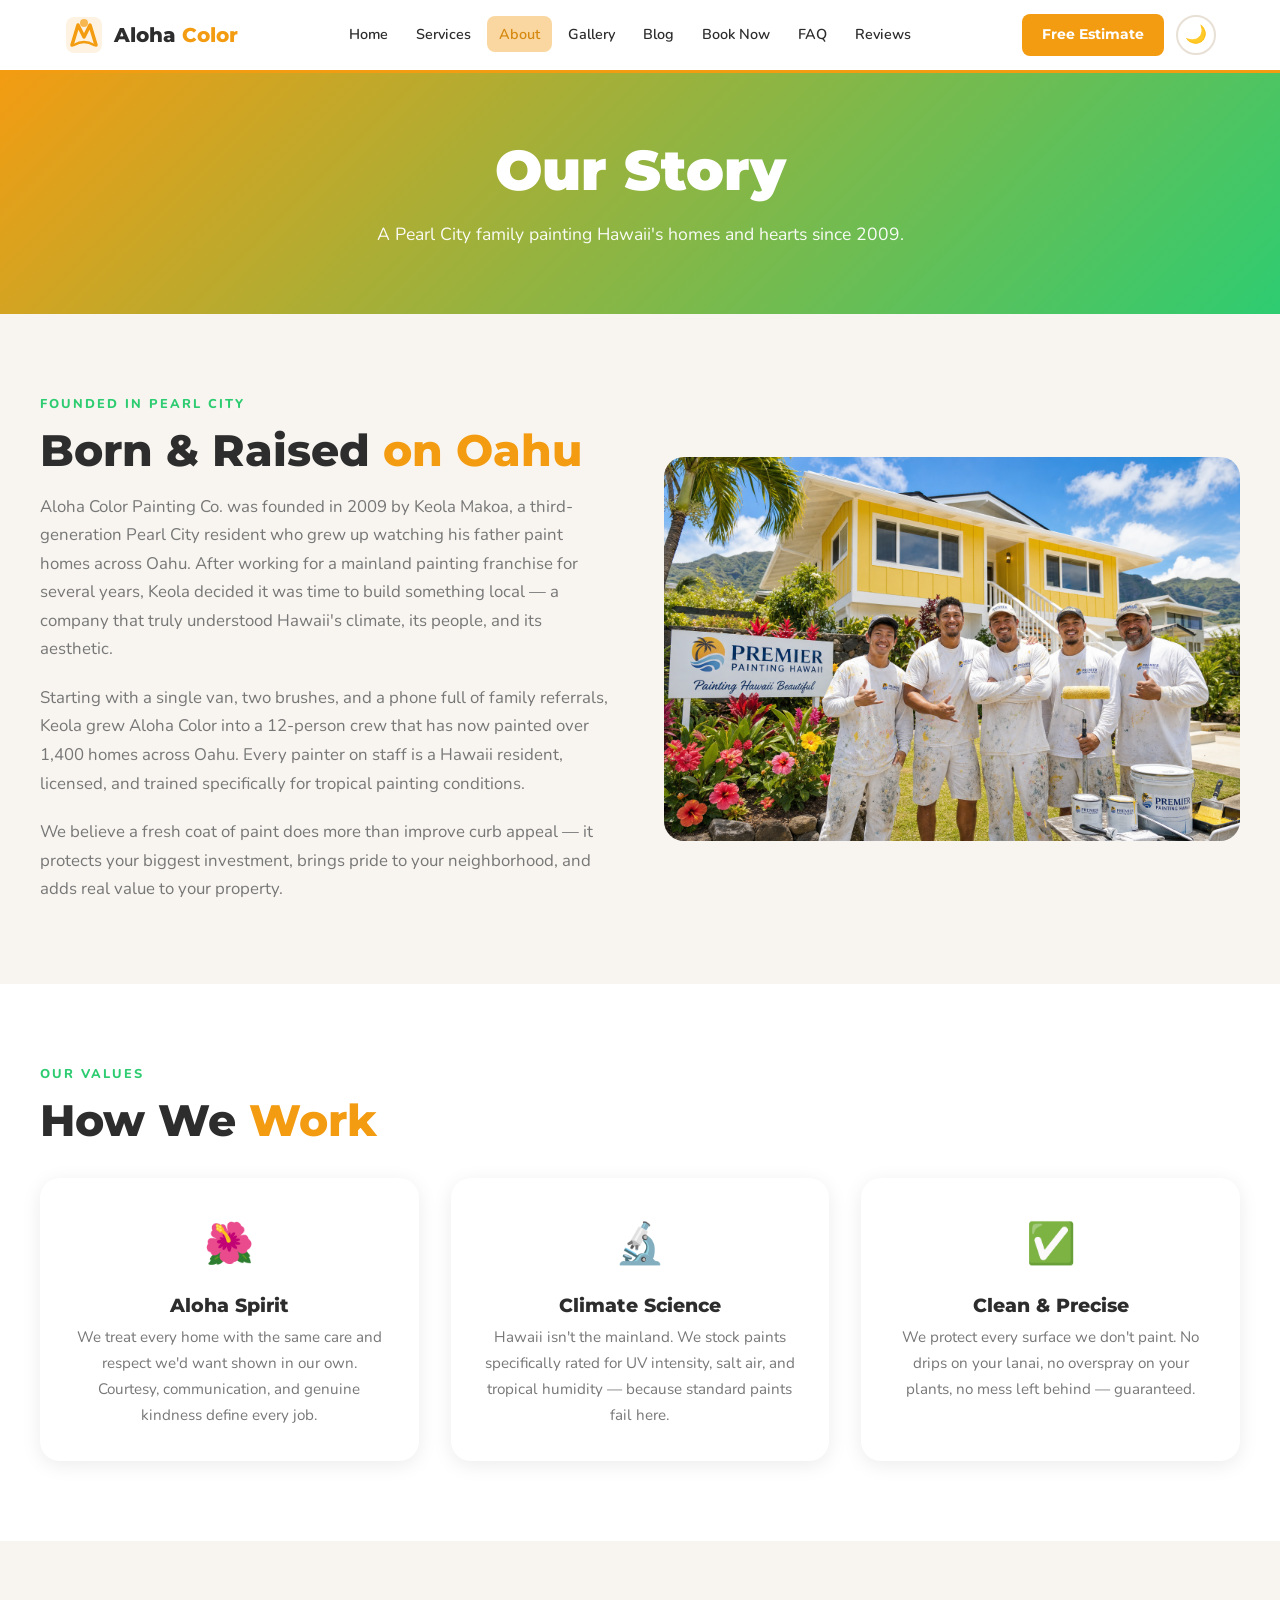
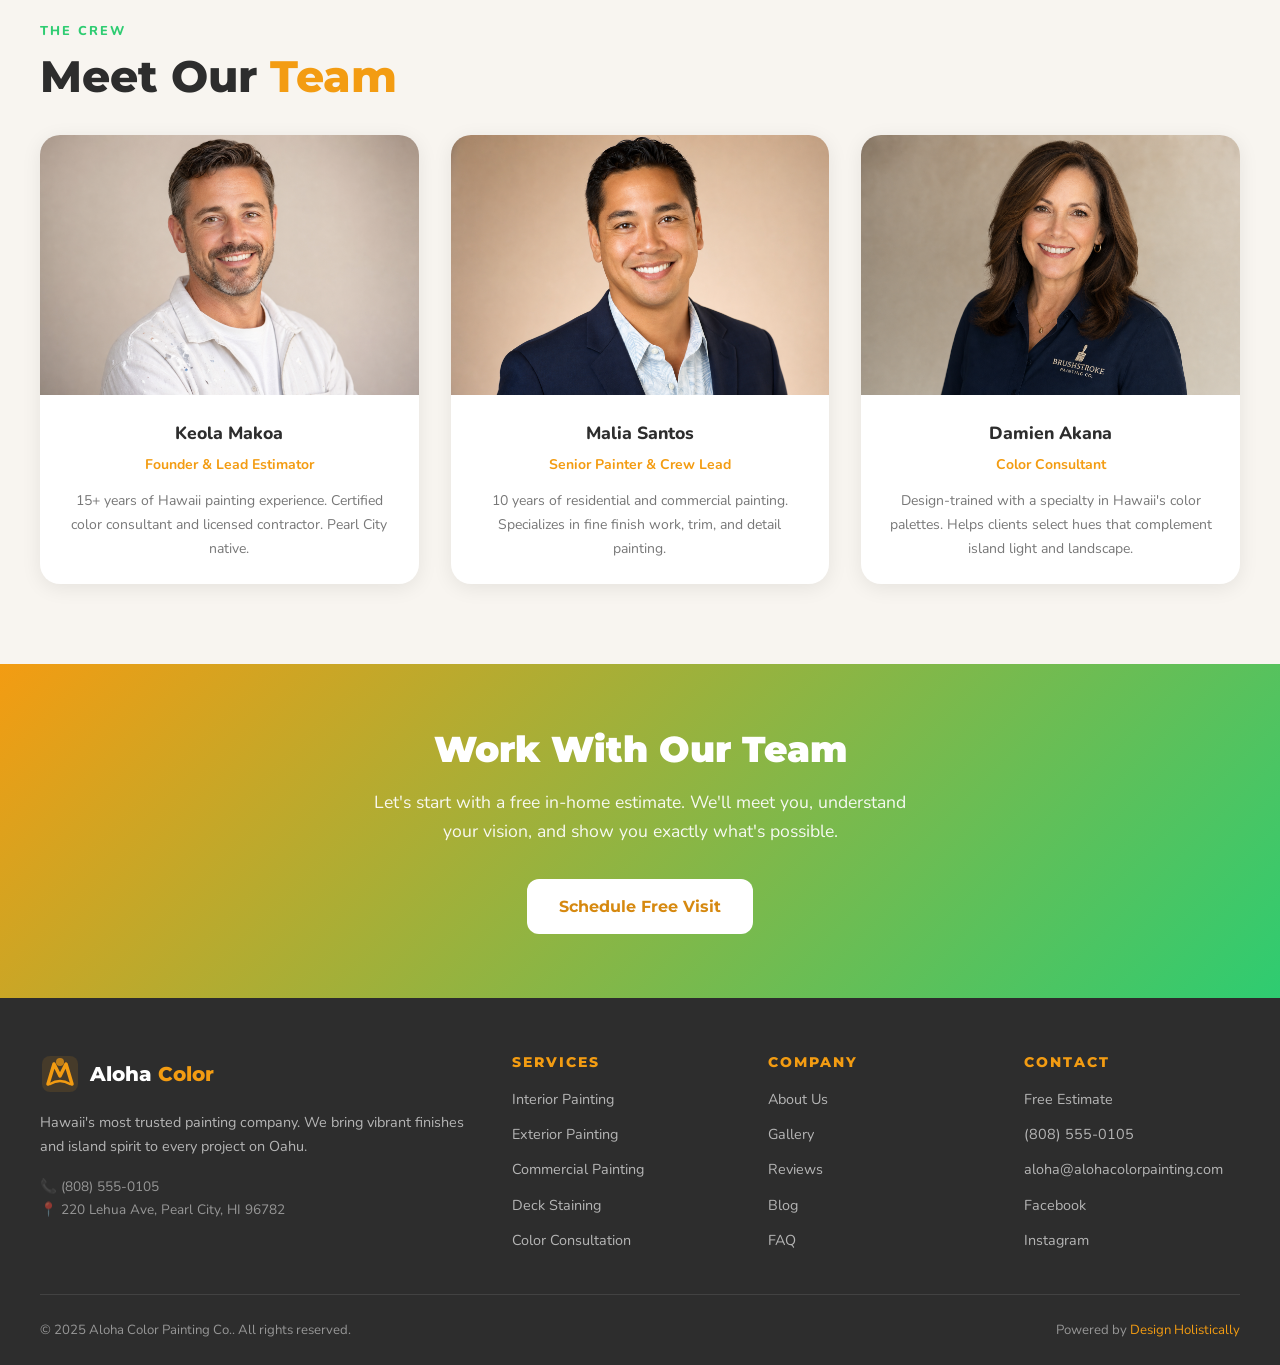
==== commit c249f1c6: "Initial commit: Aloha Color Painting Co. — Hawaii sample site (Pearl City, Oahu)" ====
--- a/about.html
+++ b/about.html
@@ -7,7 +7,7 @@
 <meta name="description" content="Learn the story of Aloha Color Painting Co. and our team of island painting experts.">
 <meta property="og:title" content="About Us | Aloha Color Painting Co.">
 <meta property="og:description" content="Learn the story of Aloha Color Painting Co. and our team of island painting experts.">
-<meta property="og:image" content="https://picsum.photos/1200/630?random=401">
+<meta property="og:image" content="images/hero.png">
 <meta property="og:type" content="website">
 <link rel="icon" href="data:image/svg+xml,<svg xmlns='http://www.w3.org/2000/svg' viewBox='0 0 100 100'><text y='.9em' font-size='90'>🎨</text></svg>">
 <link rel="stylesheet" href="css/style.css">
@@ -82,7 +82,7 @@
         <p style="color:var(--text-muted);font-size:1.05rem;">We believe a fresh coat of paint does more than improve curb appeal — it protects your biggest investment, brings pride to your neighborhood, and adds real value to your property.</p>
       </div>
       <div class="fade-up">
-        <img src="https://picsum.photos/580/440?random=420" alt="Aloha Color founder" style="border-radius:var(--radius-lg);width:100%;object-fit:cover;">
+        <img src="images/about.png" alt="Aloha Color founder" style="border-radius:var(--radius-lg);width:100%;object-fit:cover;">
       </div>
     </div>
   </div>
@@ -118,7 +118,7 @@
     <h2 class="section-title fade-up">Meet Our <span>Team</span></h2>
     <div class="grid-3" style="margin-top:2rem;">
       <div class="team-card fade-up">
-        <img src="https://picsum.photos/400/350?random=421" alt="Keola Makoa" class="team-img">
+        <img src="images/avatar-1.png" alt="Keola Makoa" class="team-img">
         <div class="team-body">
           <div class="team-name">Keola Makoa</div>
           <div class="team-role">Founder & Lead Estimator</div>
@@ -126,7 +126,7 @@
         </div>
       </div>
       <div class="team-card fade-up">
-        <img src="https://picsum.photos/400/350?random=422" alt="Malia Santos" class="team-img">
+        <img src="images/avatar-2.png" alt="Malia Santos" class="team-img">
         <div class="team-body">
           <div class="team-name">Malia Santos</div>
           <div class="team-role">Senior Painter & Crew Lead</div>
@@ -134,7 +134,7 @@
         </div>
       </div>
       <div class="team-card fade-up">
-        <img src="https://picsum.photos/400/350?random=423" alt="Damien Akana" class="team-img">
+        <img src="images/avatar-3.png" alt="Damien Akana" class="team-img">
         <div class="team-body">
           <div class="team-name">Damien Akana</div>
           <div class="team-role">Color Consultant</div>
